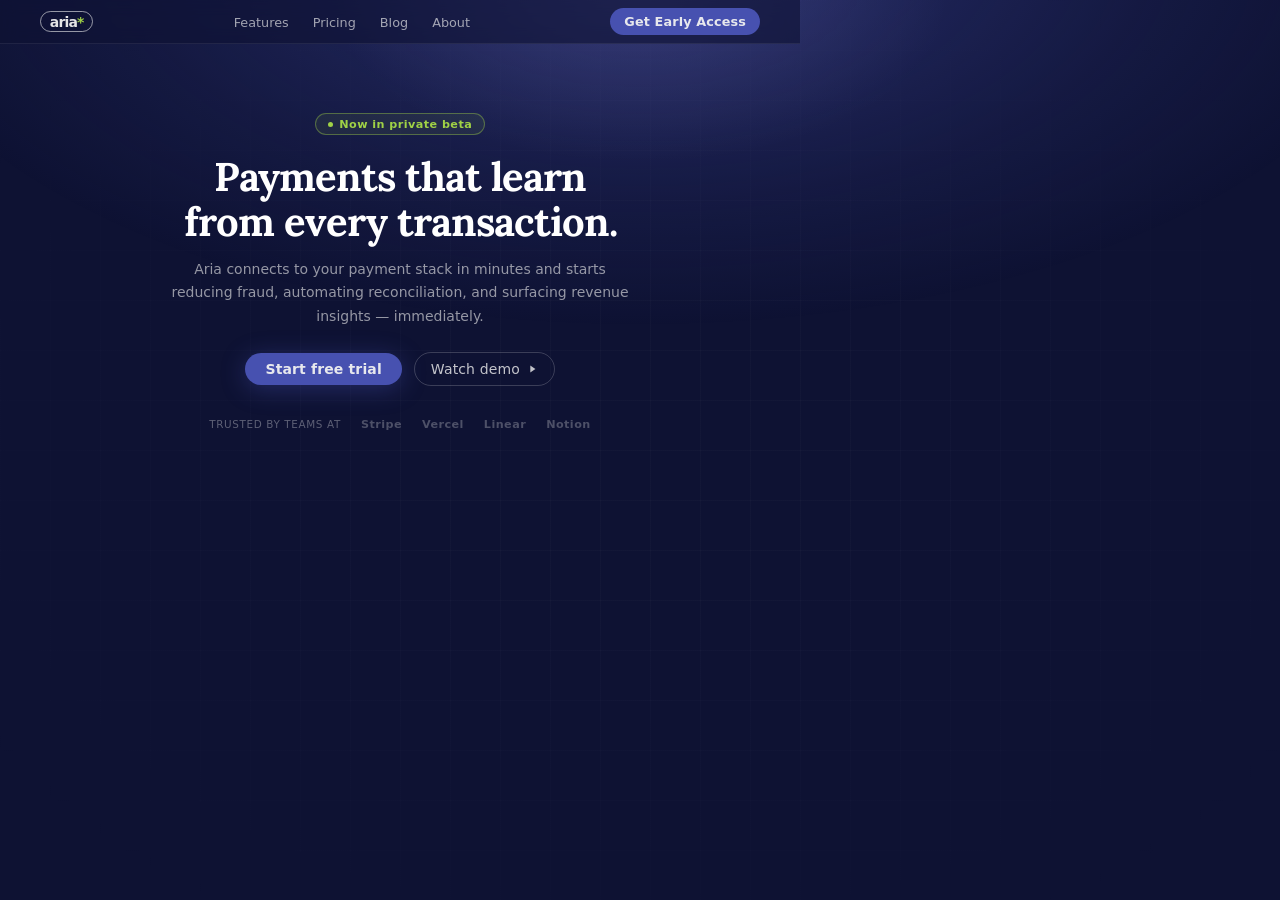
==== example-landing.html @ 68ca9bbe "fix: render pitchdeck + landing iframes natively at embed size Replaced CSS transform:scale(0.625) a" ====
<!DOCTYPE html>
<!--
  Equivalent SvelteKit component structure:

  <script lang="ts">
    import Nav   from '$lib/components/Nav.svelte'
    import Hero  from '$lib/components/Hero.svelte'

    const betaBadge  = true
    const headline   = 'Payments that learn from every transaction.'
    const socialProof = ['Stripe', 'Vercel', 'Linear', 'Notion']
  </script>

  <Nav    logoText="aria*" ctaLabel="Get Early Access" />
  <Hero   {headline} showBetaBadge={betaBadge} {socialProof} />
-->
<html lang="en">
<head>
  <meta charset="UTF-8" />
  <meta name="viewport" content="width=800" />
  <title>Aria — Intelligent Payments Infrastructure</title>
  <link rel="preconnect" href="https://fonts.googleapis.com">
  <link rel="preconnect" href="https://fonts.gstatic.com" crossorigin>
  <link href="https://fonts.googleapis.com/css2?family=Lora:wght@700&display=swap" rel="stylesheet">
  <style>
    *, *::before, *::after { box-sizing: border-box; margin: 0; padding: 0; }

    :root {
      --brand-highlight-navy:  #0E1233;
      --brand-highlight-blue:  #4751B0;
      --brand-highlight-light: #F0F0F0;
      --brand-offset-lavender: #A6A1E2;
      --brand-offset-green:    #A0D246;
    }

    html, body {
      width: 800px;
      height: 500px;
      overflow: hidden;
      font-family: system-ui, "Segoe UI", Roboto, Helvetica, Arial, sans-serif;
    }

    body {
      background: var(--brand-highlight-navy);
      color: var(--brand-highlight-light);
      display: flex;
      flex-direction: column;
    }

    /* ── Background radial bloom ───────────────────── */
    .bg-bloom {
      position: fixed;
      inset: 0;
      pointer-events: none;
      z-index: 0;
      background:
        radial-gradient(ellipse 80% 55% at 50% -5%,
          rgba(71,81,176,0.45) 0%,
          rgba(71,81,176,0.12) 50%,
          transparent 75%),
        radial-gradient(ellipse 40% 30% at 50% 0%,
          rgba(166,161,226,0.18) 0%,
          transparent 60%);
    }

    /* ── Nav ───────────────────────────────────────── */
    nav {
      position: relative;
      z-index: 10;
      height: 44px;
      display: flex;
      align-items: center;
      justify-content: space-between;
      padding: 0 40px;
      border-bottom: 1px solid rgba(240,240,240,0.08);
      backdrop-filter: blur(8px);
      background: rgba(14,18,51,0.6);
      flex-shrink: 0;
    }

    .nav-logo {
      display: inline-flex;
      align-items: center;
      gap: 0.5rem;
      text-decoration: none;
    }

    .nav-badge {
      display: inline-flex;
      align-items: center;
      padding: 0.1rem 0.55rem;
      border-radius: 0.875rem;
      border: 1.5px solid rgba(240,240,240,0.6);
      font-size: 0.875rem;
      font-weight: 700;
      letter-spacing: -0.06em;
      color: rgba(240,240,240,0.95);
    }

    .nav-badge .asterisk { color: var(--brand-offset-green); }

    .nav-links {
      display: flex;
      align-items: center;
      gap: 1.5rem;
      list-style: none;
    }

    .nav-links a {
      font-size: 0.8rem;
      font-weight: 500;
      color: rgba(240,240,240,0.65);
      text-decoration: none;
      transition: color 0.15s;
    }

    .nav-links a:hover { color: rgba(240,240,240,0.95); }

    .nav-cta {
      display: inline-flex;
      align-items: center;
      padding: 0.35rem 0.875rem;
      border-radius: 9999px;
      background: var(--brand-highlight-blue);
      color: rgba(240,240,240,0.95);
      font-size: 0.8rem;
      font-weight: 600;
      text-decoration: none;
      letter-spacing: 0.01em;
      transition: opacity 0.15s;
    }

    .nav-cta:hover { opacity: 0.88; }

    /* ── Hero ──────────────────────────────────────── */
    .hero {
      position: relative;
      z-index: 1;
      flex: 1;
      display: flex;
      flex-direction: column;
      align-items: center;
      justify-content: center;
      padding: 0 40px 0;
      text-align: center;
      gap: 0;
    }

    .eyebrow-badge {
      display: inline-flex;
      align-items: center;
      gap: 0.4rem;
      padding: 0.2rem 0.75rem;
      border-radius: 9999px;
      border: 1px solid rgba(160,210,70,0.4);
      background: rgba(160,210,70,0.08);
      color: var(--brand-offset-green);
      font-size: 0.7rem;
      font-weight: 600;
      letter-spacing: 0.04em;
      margin-bottom: 1.25rem;
    }

    .eyebrow-dot {
      width: 5px;
      height: 5px;
      border-radius: 50%;
      background: var(--brand-offset-green);
    }

    h1 {
      font-family: "Lora", Georgia, serif;
      font-style: normal;
      font-weight: 700;
      font-size: 2.5rem;
      line-height: 1.12;
      letter-spacing: -0.025em;
      color: #ffffff;
      max-width: 18ch;
      margin-bottom: 0.875rem;
    }

    .hero-subtitle {
      font-size: 0.875rem;
      line-height: 1.65;
      color: rgba(240,240,240,0.6);
      max-width: 52ch;
      margin-bottom: 1.5rem;
    }

    /* CTA buttons */
    .cta-group {
      display: flex;
      align-items: center;
      gap: 0.75rem;
      margin-bottom: 2rem;
    }

    .btn-primary {
      display: inline-flex;
      align-items: center;
      padding: 0.5rem 1.25rem;
      border-radius: 9999px;
      background: var(--brand-highlight-blue);
      color: rgba(240,240,240,0.95);
      font-size: 0.875rem;
      font-weight: 600;
      text-decoration: none;
      letter-spacing: 0.01em;
      box-shadow: 0 4px 24px rgba(71,81,176,0.4);
    }

    .btn-ghost {
      display: inline-flex;
      align-items: center;
      gap: 0.35rem;
      padding: 0.5rem 1rem;
      border-radius: 9999px;
      border: 1px solid rgba(240,240,240,0.2);
      color: rgba(240,240,240,0.8);
      font-size: 0.875rem;
      font-weight: 500;
      text-decoration: none;
      letter-spacing: 0.01em;
    }

    /* Social proof */
    .social-proof {
      display: flex;
      align-items: center;
      gap: 1.25rem;
      flex-wrap: wrap;
      justify-content: center;
    }

    .social-label {
      font-size: 0.65rem;
      font-weight: 500;
      color: rgba(240,240,240,0.35);
      letter-spacing: 0.06em;
      text-transform: uppercase;
    }

    .social-logos {
      display: flex;
      align-items: center;
      gap: 1.25rem;
    }

    .social-logo {
      font-size: 0.7rem;
      font-weight: 700;
      color: rgba(240,240,240,0.28);
      letter-spacing: 0.04em;
    }

    /* Decorative grid lines */
    .grid-lines {
      position: fixed;
      inset: 0;
      pointer-events: none;
      z-index: 0;
      background-image:
        linear-gradient(rgba(240,240,240,0.025) 1px, transparent 1px),
        linear-gradient(90deg, rgba(240,240,240,0.025) 1px, transparent 1px);
      background-size: 50px 50px;
      mask-image: radial-gradient(ellipse 80% 80% at 50% 50%, black 20%, transparent 80%);
    }
  </style>
</head>
<body>

  <!-- Background layers -->
  <div class="bg-bloom"></div>
  <div class="grid-lines"></div>

  <!-- ══ NAV ═══════════════════════════════════════════ -->
  <nav>
    <a href="#" class="nav-logo">
      <span class="nav-badge">aria<span class="asterisk">*</span></span>
    </a>

    <ul class="nav-links">
      <li><a href="#">Features</a></li>
      <li><a href="#">Pricing</a></li>
      <li><a href="#">Blog</a></li>
      <li><a href="#">About</a></li>
    </ul>

    <a href="#" class="nav-cta">Get Early Access</a>
  </nav>

  <!-- ══ HERO ══════════════════════════════════════════ -->
  <section class="hero">

    <div class="eyebrow-badge">
      <span class="eyebrow-dot"></span>
      Now in private beta
    </div>

    <h1>Payments that learn from every transaction.</h1>

    <p class="hero-subtitle">
      Aria connects to your payment stack in minutes and starts reducing fraud,
      automating reconciliation, and surfacing revenue insights — immediately.
    </p>

    <div class="cta-group">
      <a href="#" class="btn-primary">Start free trial</a>
      <a href="#" class="btn-ghost">
        Watch demo
        <svg width="12" height="12" viewBox="0 0 14 14" fill="none" stroke="currentColor" stroke-width="2" stroke-linecap="round" stroke-linejoin="round">
          <polygon points="5,3 11,7 5,11" fill="currentColor" stroke="none"/>
        </svg>
      </a>
    </div>

    <div class="social-proof">
      <span class="social-label">Trusted by teams at</span>
      <div class="social-logos">
        <span class="social-logo">Stripe</span>
        <span class="social-logo">Vercel</span>
        <span class="social-logo">Linear</span>
        <span class="social-logo">Notion</span>
      </div>
    </div>

  </section>

</body>
</html>
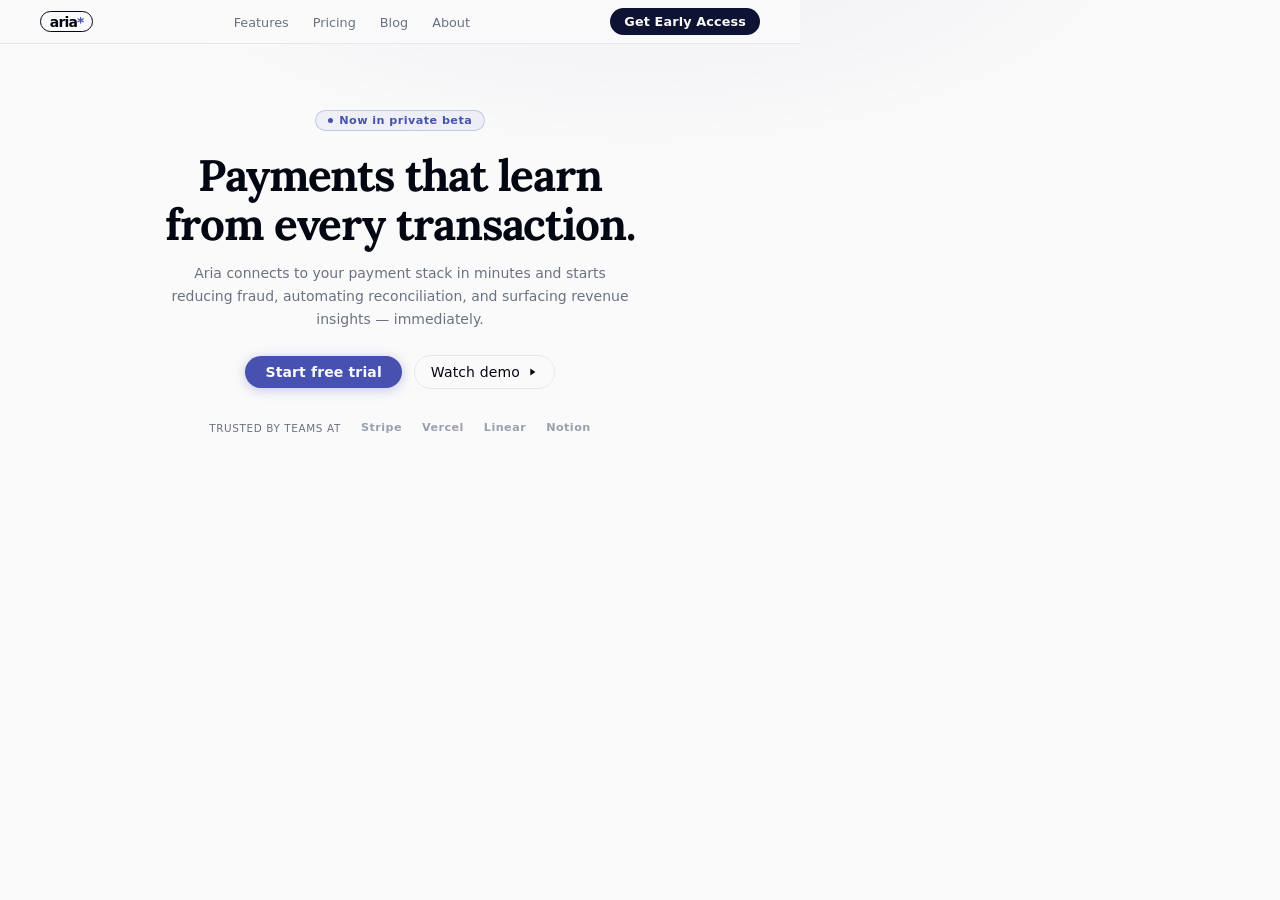
==== commit 62d2edce: "refactor: landing to light mode, fix font load violations - example-landing.html: converted from dar" ====
--- a/example-landing.html
+++ b/example-landing.html
@@ -26,10 +26,14 @@
     *, *::before, *::after { box-sizing: border-box; margin: 0; padding: 0; }
 
     :root {
+      --radius: 0.875rem;
+      --background:       #FAFAFA;
+      --foreground:       oklch(0.13 0.028 261.692);
+      --muted:            oklch(0.967 0.003 264.542);
+      --muted-foreground: oklch(0.551 0.027 264.364);
+      --border:           oklch(0.928 0.006 264.531);
+      --brand-highlight-blue:  #4751B0;
       --brand-highlight-navy:  #0E1233;
-      --brand-highlight-blue:  #4751B0;
-      --brand-highlight-light: #F0F0F0;
-      --brand-offset-lavender: #A6A1E2;
       --brand-offset-green:    #A0D246;
     }
 
@@ -38,29 +42,25 @@
       height: 500px;
       overflow: hidden;
       font-family: system-ui, "Segoe UI", Roboto, Helvetica, Arial, sans-serif;
+      background: var(--background);
+      color: var(--foreground);
     }
 
     body {
-      background: var(--brand-highlight-navy);
-      color: var(--brand-highlight-light);
       display: flex;
       flex-direction: column;
     }
 
-    /* ── Background radial bloom ───────────────────── */
-    .bg-bloom {
+    /* ── Subtle top glow (light version) ───────────── */
+    .bg-accent {
       position: fixed;
       inset: 0;
       pointer-events: none;
       z-index: 0;
       background:
-        radial-gradient(ellipse 80% 55% at 50% -5%,
-          rgba(71,81,176,0.45) 0%,
-          rgba(71,81,176,0.12) 50%,
-          transparent 75%),
-        radial-gradient(ellipse 40% 30% at 50% 0%,
-          rgba(166,161,226,0.18) 0%,
-          transparent 60%);
+        radial-gradient(ellipse 60% 40% at 50% -10%,
+          rgba(71,81,176,0.07) 0%,
+          transparent 70%);
     }
 
     /* ── Nav ───────────────────────────────────────── */
@@ -72,9 +72,9 @@
       align-items: center;
       justify-content: space-between;
       padding: 0 40px;
-      border-bottom: 1px solid rgba(240,240,240,0.08);
+      border-bottom: 1px solid var(--border);
+      background: rgba(250,250,250,0.9);
       backdrop-filter: blur(8px);
-      background: rgba(14,18,51,0.6);
       flex-shrink: 0;
     }
 
@@ -90,14 +90,14 @@
       align-items: center;
       padding: 0.1rem 0.55rem;
       border-radius: 0.875rem;
-      border: 1.5px solid rgba(240,240,240,0.6);
+      border: 1.5px solid var(--foreground);
       font-size: 0.875rem;
       font-weight: 700;
       letter-spacing: -0.06em;
-      color: rgba(240,240,240,0.95);
-    }
-
-    .nav-badge .asterisk { color: var(--brand-offset-green); }
+      color: var(--foreground);
+    }
+
+    .nav-badge .asterisk { color: var(--brand-highlight-blue); }
 
     .nav-links {
       display: flex;
@@ -109,20 +109,20 @@
     .nav-links a {
       font-size: 0.8rem;
       font-weight: 500;
-      color: rgba(240,240,240,0.65);
+      color: var(--muted-foreground);
       text-decoration: none;
       transition: color 0.15s;
     }
 
-    .nav-links a:hover { color: rgba(240,240,240,0.95); }
+    .nav-links a:hover { color: var(--foreground); }
 
     .nav-cta {
       display: inline-flex;
       align-items: center;
       padding: 0.35rem 0.875rem;
       border-radius: 9999px;
-      background: var(--brand-highlight-blue);
-      color: rgba(240,240,240,0.95);
+      background: var(--brand-highlight-navy);
+      color: #FAFAFA;
       font-size: 0.8rem;
       font-weight: 600;
       text-decoration: none;
@@ -130,7 +130,7 @@
       transition: opacity 0.15s;
     }
 
-    .nav-cta:hover { opacity: 0.88; }
+    .nav-cta:hover { opacity: 0.85; }
 
     /* ── Hero ──────────────────────────────────────── */
     .hero {
@@ -152,9 +152,9 @@
       gap: 0.4rem;
       padding: 0.2rem 0.75rem;
       border-radius: 9999px;
-      border: 1px solid rgba(160,210,70,0.4);
-      background: rgba(160,210,70,0.08);
-      color: var(--brand-offset-green);
+      border: 1px solid rgba(71,81,176,0.25);
+      background: rgba(71,81,176,0.06);
+      color: var(--brand-highlight-blue);
       font-size: 0.7rem;
       font-weight: 600;
       letter-spacing: 0.04em;
@@ -165,17 +165,17 @@
       width: 5px;
       height: 5px;
       border-radius: 50%;
-      background: var(--brand-offset-green);
+      background: var(--brand-highlight-blue);
     }
 
     h1 {
       font-family: "Lora", Georgia, serif;
       font-style: normal;
       font-weight: 700;
-      font-size: 2.5rem;
-      line-height: 1.12;
+      font-size: 2.75rem;
+      line-height: 1.1;
       letter-spacing: -0.025em;
-      color: #ffffff;
+      color: var(--foreground);
       max-width: 18ch;
       margin-bottom: 0.875rem;
     }
@@ -183,7 +183,7 @@
     .hero-subtitle {
       font-size: 0.875rem;
       line-height: 1.65;
-      color: rgba(240,240,240,0.6);
+      color: var(--muted-foreground);
       max-width: 52ch;
       margin-bottom: 1.5rem;
     }
@@ -202,12 +202,12 @@
       padding: 0.5rem 1.25rem;
       border-radius: 9999px;
       background: var(--brand-highlight-blue);
-      color: rgba(240,240,240,0.95);
+      color: #FAFAFA;
       font-size: 0.875rem;
       font-weight: 600;
       text-decoration: none;
       letter-spacing: 0.01em;
-      box-shadow: 0 4px 24px rgba(71,81,176,0.4);
+      box-shadow: 0 2px 12px rgba(71,81,176,0.3);
     }
 
     .btn-ghost {
@@ -216,8 +216,8 @@
       gap: 0.35rem;
       padding: 0.5rem 1rem;
       border-radius: 9999px;
-      border: 1px solid rgba(240,240,240,0.2);
-      color: rgba(240,240,240,0.8);
+      border: 1px solid var(--border);
+      color: var(--foreground);
       font-size: 0.875rem;
       font-weight: 500;
       text-decoration: none;
@@ -236,7 +236,7 @@
     .social-label {
       font-size: 0.65rem;
       font-weight: 500;
-      color: rgba(240,240,240,0.35);
+      color: var(--muted-foreground);
       letter-spacing: 0.06em;
       text-transform: uppercase;
     }
@@ -250,29 +250,15 @@
     .social-logo {
       font-size: 0.7rem;
       font-weight: 700;
-      color: rgba(240,240,240,0.28);
+      color: oklch(0.707 0.022 261.325);
       letter-spacing: 0.04em;
-    }
-
-    /* Decorative grid lines */
-    .grid-lines {
-      position: fixed;
-      inset: 0;
-      pointer-events: none;
-      z-index: 0;
-      background-image:
-        linear-gradient(rgba(240,240,240,0.025) 1px, transparent 1px),
-        linear-gradient(90deg, rgba(240,240,240,0.025) 1px, transparent 1px);
-      background-size: 50px 50px;
-      mask-image: radial-gradient(ellipse 80% 80% at 50% 50%, black 20%, transparent 80%);
     }
   </style>
 </head>
 <body>
 
-  <!-- Background layers -->
-  <div class="bg-bloom"></div>
-  <div class="grid-lines"></div>
+  <!-- Background accent -->
+  <div class="bg-accent"></div>
 
   <!-- ══ NAV ═══════════════════════════════════════════ -->
   <nav>
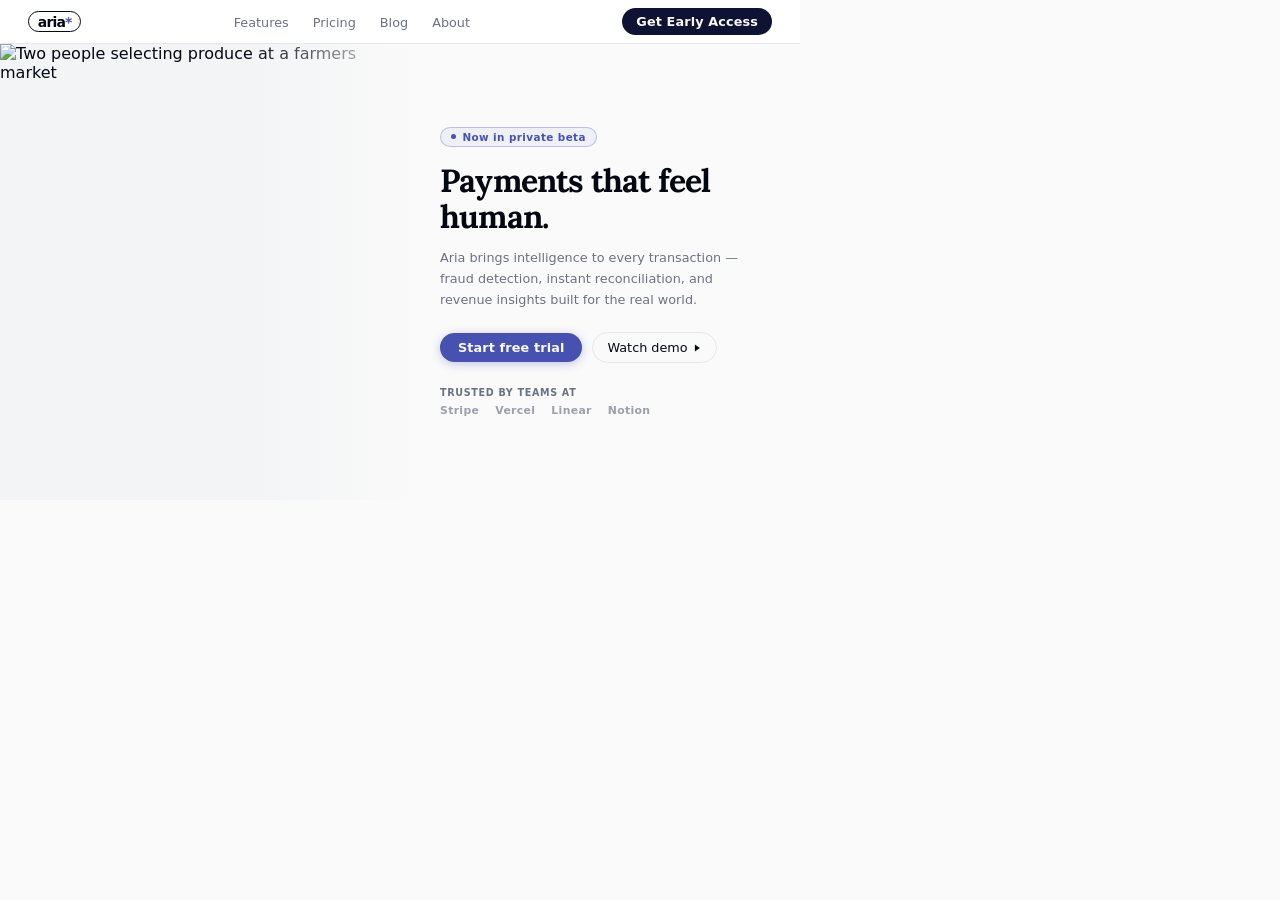
==== commit 5f37cfa9: "feat: landing page split layout with hero photo Redesign example-landing.html from full-width hero t" ====
--- a/example-landing.html
+++ b/example-landing.html
@@ -6,13 +6,12 @@
     import Nav   from '$lib/components/Nav.svelte'
     import Hero  from '$lib/components/Hero.svelte'
 
-    const betaBadge  = true
-    const headline   = 'Payments that learn from every transaction.'
+    const headline   = 'Payments that feel human.'
     const socialProof = ['Stripe', 'Vercel', 'Linear', 'Notion']
   </script>
 
   <Nav    logoText="aria*" ctaLabel="Get Early Access" />
-  <Hero   {headline} showBetaBadge={betaBadge} {socialProof} />
+  <Hero   {headline} heroImage="/images/hero-market.jpg" {socialProof} />
 -->
 <html lang="en">
 <head>
@@ -26,12 +25,14 @@
     *, *::before, *::after { box-sizing: border-box; margin: 0; padding: 0; }
 
     :root {
-      --radius: 0.875rem;
       --background:       #FAFAFA;
       --foreground:       oklch(0.13 0.028 261.692);
+      --card:             oklch(1 0 0);
       --muted:            oklch(0.967 0.003 264.542);
       --muted-foreground: oklch(0.551 0.027 264.364);
       --border:           oklch(0.928 0.006 264.531);
+      --ring:             oklch(0.707 0.022 261.325);
+      --radius:           0.875rem;
       --brand-highlight-blue:  #4751B0;
       --brand-highlight-navy:  #0E1233;
       --brand-offset-green:    #A0D246;
@@ -51,18 +52,6 @@
       flex-direction: column;
     }
 
-    /* ── Subtle top glow (light version) ───────────── */
-    .bg-accent {
-      position: fixed;
-      inset: 0;
-      pointer-events: none;
-      z-index: 0;
-      background:
-        radial-gradient(ellipse 60% 40% at 50% -10%,
-          rgba(71,81,176,0.07) 0%,
-          transparent 70%);
-    }
-
     /* ── Nav ───────────────────────────────────────── */
     nav {
       position: relative;
@@ -71,10 +60,9 @@
       display: flex;
       align-items: center;
       justify-content: space-between;
-      padding: 0 40px;
+      padding: 0 28px;
       border-bottom: 1px solid var(--border);
-      background: rgba(250,250,250,0.9);
-      backdrop-filter: blur(8px);
+      background: var(--card);
       flex-shrink: 0;
     }
 
@@ -89,7 +77,7 @@
       display: inline-flex;
       align-items: center;
       padding: 0.1rem 0.55rem;
-      border-radius: 0.875rem;
+      border-radius: var(--radius);
       border: 1.5px solid var(--foreground);
       font-size: 0.875rem;
       font-weight: 700;
@@ -111,10 +99,7 @@
       font-weight: 500;
       color: var(--muted-foreground);
       text-decoration: none;
-      transition: color 0.15s;
-    }
-
-    .nav-links a:hover { color: var(--foreground); }
+    }
 
     .nav-cta {
       display: inline-flex;
@@ -127,38 +112,67 @@
       font-weight: 600;
       text-decoration: none;
       letter-spacing: 0.01em;
-      transition: opacity 0.15s;
-    }
-
-    .nav-cta:hover { opacity: 0.85; }
-
-    /* ── Hero ──────────────────────────────────────── */
-    .hero {
+    }
+
+    /* ── Split layout ──────────────────────────────── */
+    .split {
+      flex: 1;
+      display: flex;
+      overflow: hidden;
+    }
+
+    /* ── Image panel ───────────────────────────────── */
+    .hero-image {
+      flex: 0 0 52%;
       position: relative;
-      z-index: 1;
+      overflow: hidden;
+      background: var(--muted);
+    }
+
+    .hero-image img {
+      width: 100%;
+      height: 100%;
+      object-fit: cover;
+      object-position: center center;
+      display: block;
+    }
+
+    /* Subtle right-edge fade to blend with content panel */
+    .hero-image::after {
+      content: '';
+      position: absolute;
+      inset: 0;
+      background: linear-gradient(
+        to right,
+        transparent 60%,
+        var(--background) 100%
+      );
+    }
+
+    /* ── Content panel ─────────────────────────────── */
+    .hero-content {
       flex: 1;
       display: flex;
       flex-direction: column;
-      align-items: center;
       justify-content: center;
-      padding: 0 40px 0;
-      text-align: center;
-      gap: 0;
+      padding: 28px 36px 28px 24px;
+      background: var(--background);
     }
 
     .eyebrow-badge {
       display: inline-flex;
       align-items: center;
       gap: 0.4rem;
-      padding: 0.2rem 0.75rem;
+      padding: 0.2rem 0.625rem;
       border-radius: 9999px;
-      border: 1px solid rgba(71,81,176,0.25);
-      background: rgba(71,81,176,0.06);
+      border: 1px solid color-mix(in srgb, var(--brand-highlight-blue) 30%, transparent);
+      background: color-mix(in srgb, var(--brand-highlight-blue) 6%, transparent);
       color: var(--brand-highlight-blue);
-      font-size: 0.7rem;
+      font-size: 0.65rem;
       font-weight: 600;
       letter-spacing: 0.04em;
-      margin-bottom: 1.25rem;
+      width: fit-content;
+      margin-bottom: 1rem;
     }
 
     .eyebrow-dot {
@@ -166,99 +180,92 @@
       height: 5px;
       border-radius: 50%;
       background: var(--brand-highlight-blue);
+      flex-shrink: 0;
     }
 
     h1 {
       font-family: "Lora", Georgia, serif;
       font-style: normal;
       font-weight: 700;
-      font-size: 2.75rem;
-      line-height: 1.1;
+      font-size: 2rem;
+      line-height: 1.12;
       letter-spacing: -0.025em;
       color: var(--foreground);
-      max-width: 18ch;
-      margin-bottom: 0.875rem;
+      margin-bottom: 0.75rem;
     }
 
     .hero-subtitle {
-      font-size: 0.875rem;
+      font-size: 0.8rem;
       line-height: 1.65;
       color: var(--muted-foreground);
-      max-width: 52ch;
-      margin-bottom: 1.5rem;
+      margin-bottom: 1.375rem;
     }
 
     /* CTA buttons */
     .cta-group {
       display: flex;
       align-items: center;
-      gap: 0.75rem;
-      margin-bottom: 2rem;
+      gap: 0.625rem;
+      margin-bottom: 1.5rem;
     }
 
     .btn-primary {
       display: inline-flex;
       align-items: center;
-      padding: 0.5rem 1.25rem;
+      padding: 0.45rem 1.125rem;
       border-radius: 9999px;
       background: var(--brand-highlight-blue);
       color: #FAFAFA;
-      font-size: 0.875rem;
+      font-size: 0.8rem;
       font-weight: 600;
       text-decoration: none;
       letter-spacing: 0.01em;
-      box-shadow: 0 2px 12px rgba(71,81,176,0.3);
+      box-shadow: 0 2px 10px color-mix(in srgb, var(--brand-highlight-blue) 30%, transparent);
     }
 
     .btn-ghost {
       display: inline-flex;
       align-items: center;
-      gap: 0.35rem;
-      padding: 0.5rem 1rem;
+      gap: 0.3rem;
+      padding: 0.45rem 0.875rem;
       border-radius: 9999px;
       border: 1px solid var(--border);
       color: var(--foreground);
-      font-size: 0.875rem;
+      font-size: 0.8rem;
       font-weight: 500;
       text-decoration: none;
-      letter-spacing: 0.01em;
     }
 
     /* Social proof */
     .social-proof {
       display: flex;
-      align-items: center;
-      gap: 1.25rem;
-      flex-wrap: wrap;
-      justify-content: center;
+      flex-direction: column;
+      gap: 0.375rem;
     }
 
     .social-label {
-      font-size: 0.65rem;
-      font-weight: 500;
+      font-size: 0.6rem;
+      font-weight: 600;
       color: var(--muted-foreground);
-      letter-spacing: 0.06em;
+      letter-spacing: 0.07em;
       text-transform: uppercase;
     }
 
     .social-logos {
       display: flex;
       align-items: center;
-      gap: 1.25rem;
+      gap: 1rem;
     }
 
     .social-logo {
-      font-size: 0.7rem;
+      font-size: 0.68rem;
       font-weight: 700;
-      color: oklch(0.707 0.022 261.325);
-      letter-spacing: 0.04em;
+      color: var(--ring);
+      letter-spacing: 0.03em;
     }
   </style>
 </head>
 <body>
-
-  <!-- Background accent -->
-  <div class="bg-accent"></div>
 
   <!-- ══ NAV ═══════════════════════════════════════════ -->
   <nav>
@@ -276,42 +283,52 @@
     <a href="#" class="nav-cta">Get Early Access</a>
   </nav>
 
-  <!-- ══ HERO ══════════════════════════════════════════ -->
-  <section class="hero">
-
-    <div class="eyebrow-badge">
-      <span class="eyebrow-dot"></span>
-      Now in private beta
+  <!-- ══ SPLIT ══════════════════════════════════════════ -->
+  <div class="split">
+
+    <!-- Image panel -->
+    <div class="hero-image">
+      <img src="hero-market.jpg" alt="Two people selecting produce at a farmers market" />
     </div>
 
-    <h1>Payments that learn from every transaction.</h1>
-
-    <p class="hero-subtitle">
-      Aria connects to your payment stack in minutes and starts reducing fraud,
-      automating reconciliation, and surfacing revenue insights — immediately.
-    </p>
-
-    <div class="cta-group">
-      <a href="#" class="btn-primary">Start free trial</a>
-      <a href="#" class="btn-ghost">
-        Watch demo
-        <svg width="12" height="12" viewBox="0 0 14 14" fill="none" stroke="currentColor" stroke-width="2" stroke-linecap="round" stroke-linejoin="round">
-          <polygon points="5,3 11,7 5,11" fill="currentColor" stroke="none"/>
-        </svg>
-      </a>
+    <!-- Content panel -->
+    <div class="hero-content">
+
+      <div class="eyebrow-badge">
+        <span class="eyebrow-dot"></span>
+        Now in private beta
+      </div>
+
+      <h1>Payments that feel human.</h1>
+
+      <p class="hero-subtitle">
+        Aria brings intelligence to every transaction — fraud detection,
+        instant reconciliation, and revenue insights built for the
+        real world.
+      </p>
+
+      <div class="cta-group">
+        <a href="#" class="btn-primary">Start free trial</a>
+        <a href="#" class="btn-ghost">
+          Watch demo
+          <svg width="10" height="10" viewBox="0 0 14 14" fill="currentColor">
+            <polygon points="4,2 11,7 4,12"/>
+          </svg>
+        </a>
+      </div>
+
+      <div class="social-proof">
+        <span class="social-label">Trusted by teams at</span>
+        <div class="social-logos">
+          <span class="social-logo">Stripe</span>
+          <span class="social-logo">Vercel</span>
+          <span class="social-logo">Linear</span>
+          <span class="social-logo">Notion</span>
+        </div>
+      </div>
+
     </div>
-
-    <div class="social-proof">
-      <span class="social-label">Trusted by teams at</span>
-      <div class="social-logos">
-        <span class="social-logo">Stripe</span>
-        <span class="social-logo">Vercel</span>
-        <span class="social-logo">Linear</span>
-        <span class="social-logo">Notion</span>
-      </div>
-    </div>
-
-  </section>
+  </div>
 
 </body>
 </html>
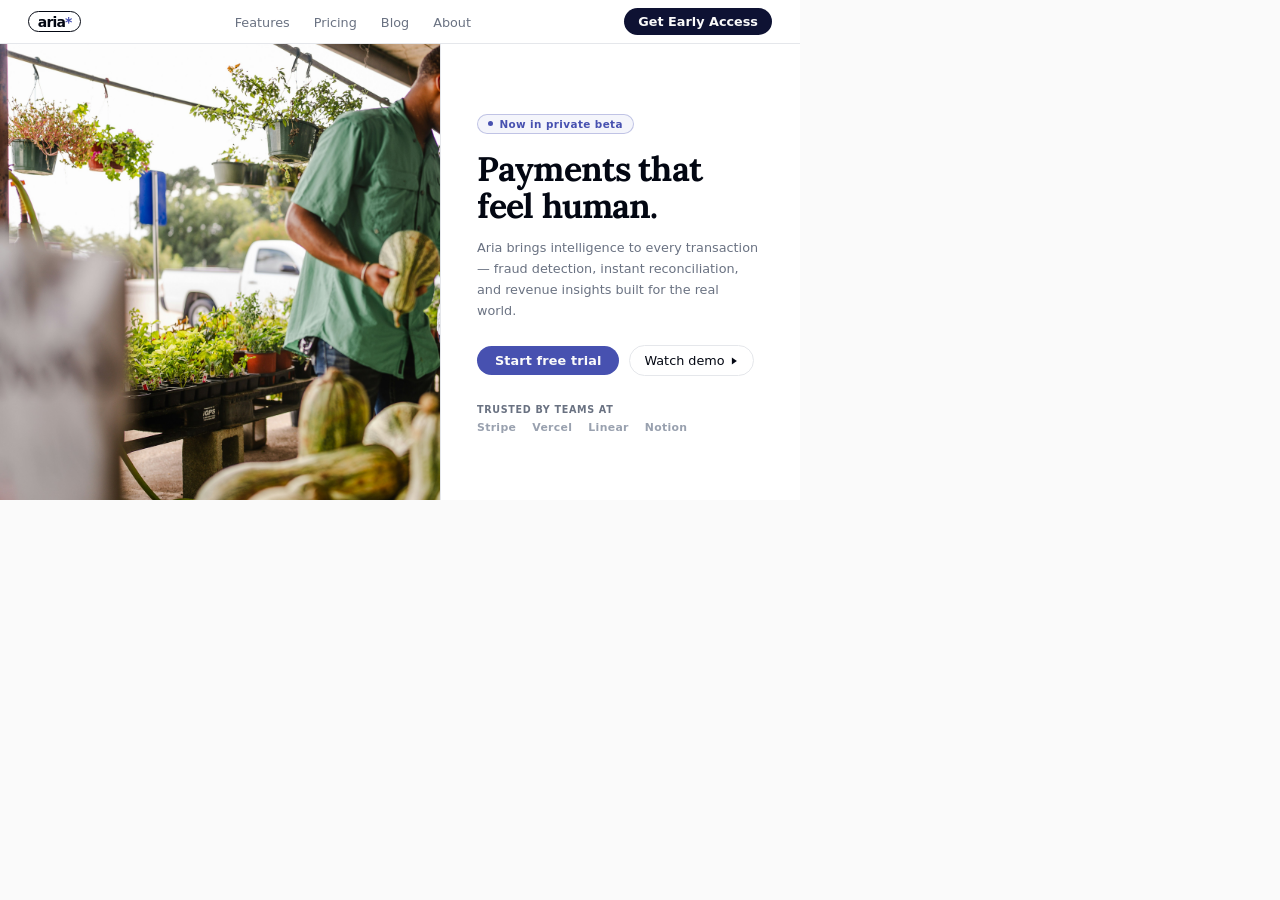
==== commit 2533884d: "refactor(landing): full-bleed photo + solid white card overlay, no gradient Replace split-column lay" ====
--- a/example-landing.html
+++ b/example-landing.html
@@ -55,7 +55,7 @@
     /* ── Nav ───────────────────────────────────────── */
     nav {
       position: relative;
-      z-index: 10;
+      z-index: 20;
       height: 44px;
       display: flex;
       align-items: center;
@@ -66,12 +66,7 @@
       flex-shrink: 0;
     }
 
-    .nav-logo {
-      display: inline-flex;
-      align-items: center;
-      gap: 0.5rem;
-      text-decoration: none;
-    }
+    .nav-logo { display: inline-flex; align-items: center; text-decoration: none; }
 
     .nav-badge {
       display: inline-flex;
@@ -111,52 +106,43 @@
       font-size: 0.8rem;
       font-weight: 600;
       text-decoration: none;
-      letter-spacing: 0.01em;
-    }
-
-    /* ── Split layout ──────────────────────────────── */
-    .split {
+    }
+
+    /* ── Hero ──────────────────────────────────────── */
+    .hero {
       flex: 1;
-      display: flex;
-      overflow: hidden;
-    }
-
-    /* ── Image panel ───────────────────────────────── */
-    .hero-image {
-      flex: 0 0 52%;
       position: relative;
       overflow: hidden;
-      background: var(--muted);
+    }
+
+    /* Full-bleed photo — no overlays, no gradients */
+    .hero-image {
+      position: absolute;
+      inset: 0;
     }
 
     .hero-image img {
       width: 100%;
       height: 100%;
       object-fit: cover;
-      object-position: center center;
+      object-position: 28% center;
       display: block;
     }
 
-    /* Subtle right-edge fade to blend with content panel */
-    .hero-image::after {
-      content: '';
+    /* Solid white card panel — floats over the right portion of the photo */
+    .hero-card {
       position: absolute;
-      inset: 0;
-      background: linear-gradient(
-        to right,
-        transparent 60%,
-        var(--background) 100%
-      );
-    }
-
-    /* ── Content panel ─────────────────────────────── */
-    .hero-content {
-      flex: 1;
+      right: 0;
+      top: 0;
+      bottom: 0;
+      width: 45%;
+      background: var(--card);
+      border-left: 1px solid var(--border);
+      padding: 36px 40px 32px 36px;
       display: flex;
       flex-direction: column;
       justify-content: center;
-      padding: 28px 36px 28px 24px;
-      background: var(--background);
+      gap: 0;
     }
 
     .eyebrow-badge {
@@ -187,8 +173,8 @@
       font-family: "Lora", Georgia, serif;
       font-style: normal;
       font-weight: 700;
-      font-size: 2rem;
-      line-height: 1.12;
+      font-size: 2.125rem;
+      line-height: 1.1;
       letter-spacing: -0.025em;
       color: var(--foreground);
       margin-bottom: 0.75rem;
@@ -198,15 +184,14 @@
       font-size: 0.8rem;
       line-height: 1.65;
       color: var(--muted-foreground);
-      margin-bottom: 1.375rem;
-    }
-
-    /* CTA buttons */
+      margin-bottom: 1.5rem;
+    }
+
     .cta-group {
       display: flex;
       align-items: center;
       gap: 0.625rem;
-      margin-bottom: 1.5rem;
+      margin-bottom: 1.75rem;
     }
 
     .btn-primary {
@@ -220,7 +205,6 @@
       font-weight: 600;
       text-decoration: none;
       letter-spacing: 0.01em;
-      box-shadow: 0 2px 10px color-mix(in srgb, var(--brand-highlight-blue) 30%, transparent);
     }
 
     .btn-ghost {
@@ -236,7 +220,6 @@
       text-decoration: none;
     }
 
-    /* Social proof */
     .social-proof {
       display: flex;
       flex-direction: column;
@@ -272,27 +255,25 @@
     <a href="#" class="nav-logo">
       <span class="nav-badge">aria<span class="asterisk">*</span></span>
     </a>
-
     <ul class="nav-links">
       <li><a href="#">Features</a></li>
       <li><a href="#">Pricing</a></li>
       <li><a href="#">Blog</a></li>
       <li><a href="#">About</a></li>
     </ul>
-
     <a href="#" class="nav-cta">Get Early Access</a>
   </nav>
 
-  <!-- ══ SPLIT ══════════════════════════════════════════ -->
-  <div class="split">
-
-    <!-- Image panel -->
+  <!-- ══ HERO ══════════════════════════════════════════ -->
+  <div class="hero">
+
+    <!-- Full-bleed photo, no overlays -->
     <div class="hero-image">
       <img src="hero-market.jpg" alt="Two people selecting produce at a farmers market" />
     </div>
 
-    <!-- Content panel -->
-    <div class="hero-content">
+    <!-- Content card — solid white, sits over right portion of photo -->
+    <div class="hero-card">
 
       <div class="eyebrow-badge">
         <span class="eyebrow-dot"></span>
@@ -303,8 +284,7 @@
 
       <p class="hero-subtitle">
         Aria brings intelligence to every transaction — fraud detection,
-        instant reconciliation, and revenue insights built for the
-        real world.
+        instant reconciliation, and revenue insights built for the real world.
       </p>
 
       <div class="cta-group">
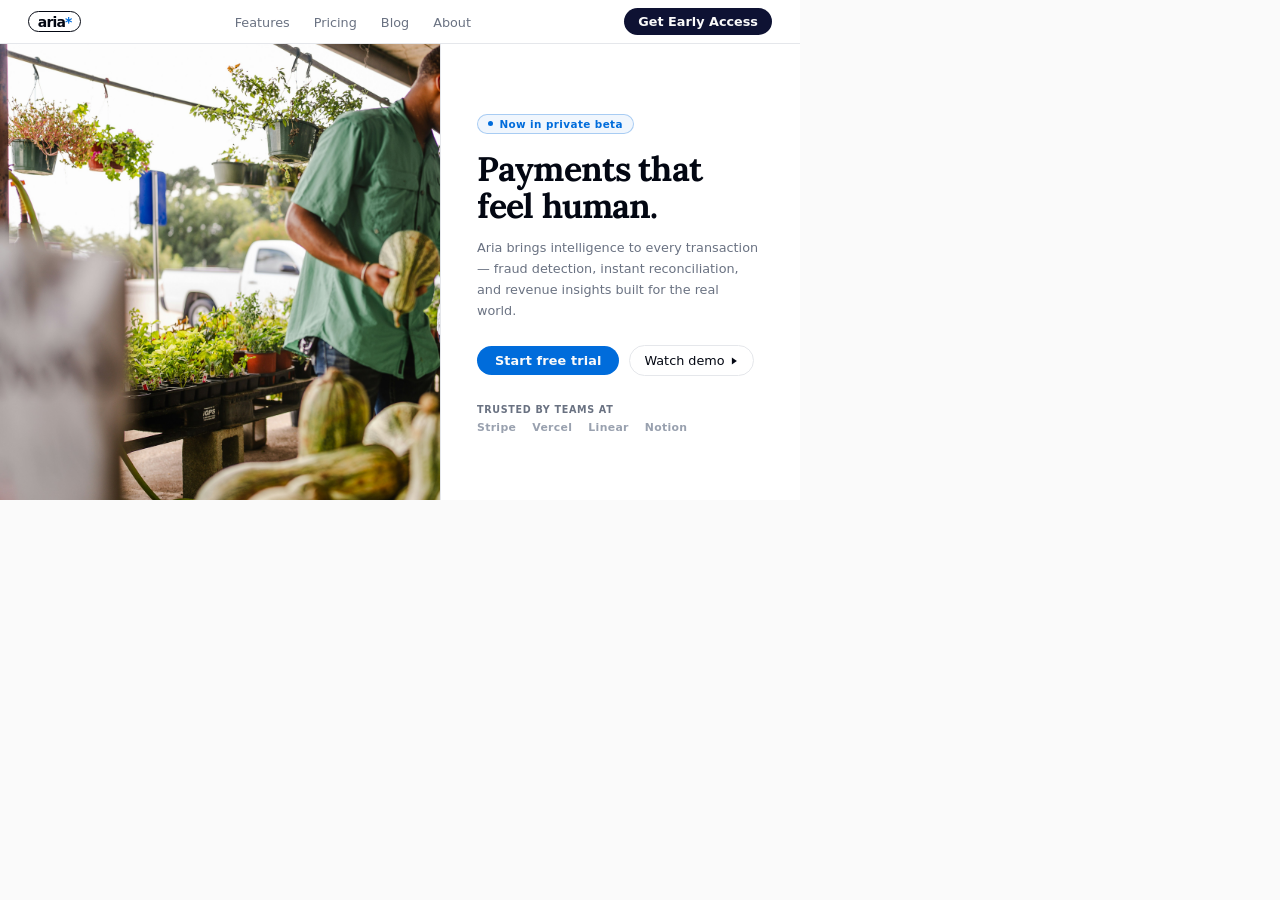
==== commit cdfba4be: "refactor(brand): update color tokens, typography, button, and logo - Remove --brand-surface-grey-lig" ====
--- a/example-landing.html
+++ b/example-landing.html
@@ -33,8 +33,8 @@
       --border:           oklch(0.928 0.006 264.531);
       --ring:             oklch(0.707 0.022 261.325);
       --radius:           0.875rem;
-      --brand-highlight-blue:  #4751B0;
       --brand-highlight-navy:  #0E1233;
+      --brand-offset-blue:     #006CDB;
       --brand-offset-green:    #A0D246;
     }
 
@@ -80,7 +80,7 @@
       color: var(--foreground);
     }
 
-    .nav-badge .asterisk { color: var(--brand-highlight-blue); }
+    .nav-badge .asterisk { color: var(--brand-offset-blue); }
 
     .nav-links {
       display: flex;
@@ -151,9 +151,9 @@
       gap: 0.4rem;
       padding: 0.2rem 0.625rem;
       border-radius: 9999px;
-      border: 1px solid color-mix(in srgb, var(--brand-highlight-blue) 30%, transparent);
-      background: color-mix(in srgb, var(--brand-highlight-blue) 6%, transparent);
-      color: var(--brand-highlight-blue);
+      border: 1px solid color-mix(in srgb, var(--brand-offset-blue) 30%, transparent);
+      background: color-mix(in srgb, var(--brand-offset-blue) 6%, transparent);
+      color: var(--brand-offset-blue);
       font-size: 0.65rem;
       font-weight: 600;
       letter-spacing: 0.04em;
@@ -165,7 +165,7 @@
       width: 5px;
       height: 5px;
       border-radius: 50%;
-      background: var(--brand-highlight-blue);
+      background: var(--brand-offset-blue);
       flex-shrink: 0;
     }
 
@@ -199,7 +199,7 @@
       align-items: center;
       padding: 0.45rem 1.125rem;
       border-radius: 9999px;
-      background: var(--brand-highlight-blue);
+      background: var(--brand-offset-blue);
       color: #FAFAFA;
       font-size: 0.8rem;
       font-weight: 600;
